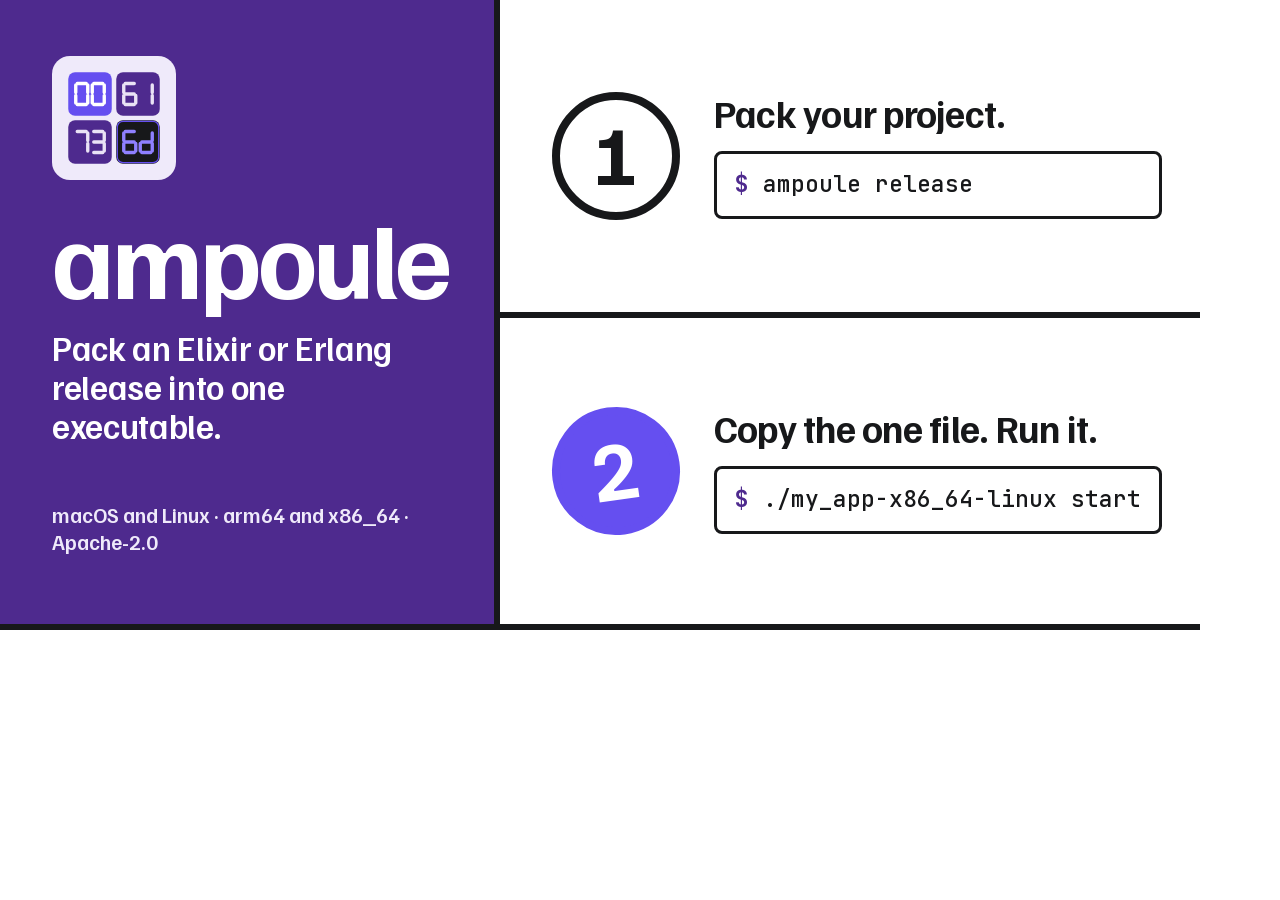
==== assets/og.html @ 01ad5a16 "Add an Open Graph card for the site, rendered from assets/og.html by scripts/og.exs" ====
<!doctype html>
<!-- The social card for the site (site/og.png, 1200x630). Not published; render it with
     `elixir scripts/og.exs`, which screenshots this page in headless Chrome. The commands are the
     ones on the site; the look is the site's: an Elixir-purple cover beside the two steps. -->
<html lang="en">
<head>
<meta charset="utf-8">
<title>ampoule og card</title>
<style>
  @font-face {
    font-family: "Familjen Grotesk";
    src: url("../site/fonts/familjen-grotesk-latin.woff2") format("woff2");
    font-weight: 400 700;
  }

  @font-face {
    font-family: "JetBrains Mono";
    src: url("../site/fonts/jetbrains-mono-latin.woff2") format("woff2");
    font-weight: 400 700;
  }

  :root {
    --ink: #17181a;
    --elixir: #4e2a8e;
    --wasm: #654ff0;
    --wash: #efeafa;
  }

  html, body {
    margin: 0;
    width: 1200px;
    height: 630px;
    overflow: hidden;
    background: #fff;
    color: var(--ink);
    font-family: "Familjen Grotesk", "Helvetica Neue", Arial, sans-serif;
    -webkit-font-smoothing: antialiased;
  }

  .card {
    display: grid;
    grid-template-columns: 500px 1fr;
    height: 630px;
    box-sizing: border-box;
    border-bottom: 6px solid var(--ink);
  }

  .cover {
    background: var(--elixir);
    color: #fff;
    padding: 56px 52px 48px;
    border-right: 6px solid var(--ink);
    display: flex;
    flex-direction: column;
  }

  /* Two of the mark's tiles are Elixir purple, so it sits on a light plate. */
  .plate {
    align-self: flex-start;
    background: var(--wash);
    border-radius: 18px;
    padding: 14px;
    line-height: 0;
  }

  .plate img {
    width: 96px;
    height: 96px;
  }

  .name {
    margin: 30px 0 0;
    font-size: 108px;
    font-weight: 700;
    line-height: 0.85;
    letter-spacing: -0.035em;
  }

  .claim {
    margin: 26px 0 0;
    font-size: 34px;
    font-weight: 600;
    line-height: 1.15;
    letter-spacing: -0.01em;
  }

  .foot {
    margin-top: auto;
    font-size: 21px;
    font-weight: 600;
    color: var(--wash);
  }

  .steps {
    display: grid;
    grid-template-rows: 1fr 1fr;
  }

  .step {
    display: grid;
    grid-template-columns: 128px 1fr;
    align-items: center;
    gap: 34px;
    padding: 0 52px;
  }

  .step + .step {
    border-top: 6px solid var(--ink);
  }

  .no {
    display: grid;
    place-items: center;
    width: 128px;
    height: 128px;
    border: 8px solid var(--ink);
    border-radius: 50%;
    box-sizing: border-box;
    font-size: 84px;
    font-weight: 700;
    line-height: 1;
    padding-bottom: 8px;
  }

  .step:last-child .no {
    background: var(--wasm);
    border-color: var(--wasm);
    color: #fff;
    transform: rotate(-8deg);
  }

  h2 {
    margin: 0 0 16px;
    font-size: 38px;
    font-weight: 700;
    letter-spacing: -0.02em;
    line-height: 1.1;
  }

  code {
    display: block;
    border: 3px solid var(--ink);
    border-radius: 8px;
    padding: 14px 18px;
    font: 500 23px/1.45 "JetBrains Mono", ui-monospace, monospace;
    white-space: pre;
  }

  code b {
    color: var(--elixir);
  }
</style>
</head>
<body>
  <div class="card">
    <section class="cover">
      <span class="plate"><img src="logo.svg" alt=""></span>
      <h1 class="name">ampoule</h1>
      <p class="claim">Pack an Elixir or Erlang release into one executable.</p>
      <p class="foot">macOS and Linux · arm64 and x86_64 · Apache-2.0</p>
    </section>
    <section class="steps">
      <div class="step">
        <span class="no">1</span>
        <div>
          <h2>Pack your project.</h2>
          <code><b>$</b> ampoule release</code>
        </div>
      </div>
      <div class="step">
        <span class="no">2</span>
        <div>
          <h2>Copy the one file. Run it.</h2>
          <code><b>$</b> ./my_app-x86_64-linux start</code>
        </div>
      </div>
    </section>
  </div>
</body>
</html>
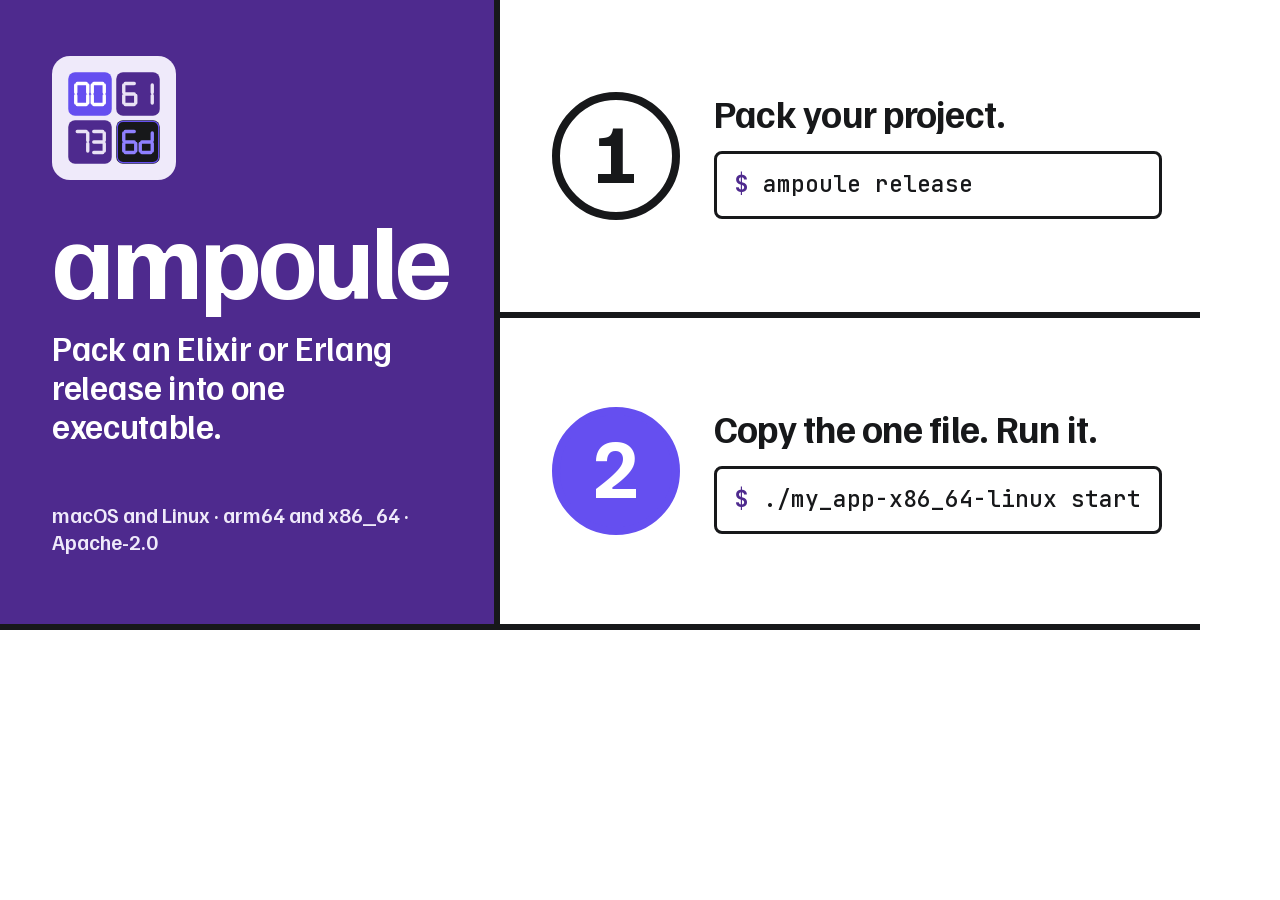
==== commit a5f5fc6f: "Site: upright, centred step numerals; test report; steps 7 to 9 - The step numerals no longer tilt w" ====
--- a/assets/og.html
+++ b/assets/og.html
@@ -119,14 +119,14 @@
     font-size: 84px;
     font-weight: 700;
     line-height: 1;
-    padding-bottom: 8px;
+    /* Puts the digit's ink on the circle's centre (measured on the render). */
+    padding-bottom: 12.5px;
   }
 
   .step:last-child .no {
     background: var(--wasm);
     border-color: var(--wasm);
     color: #fff;
-    transform: rotate(-8deg);
   }
 
   h2 {
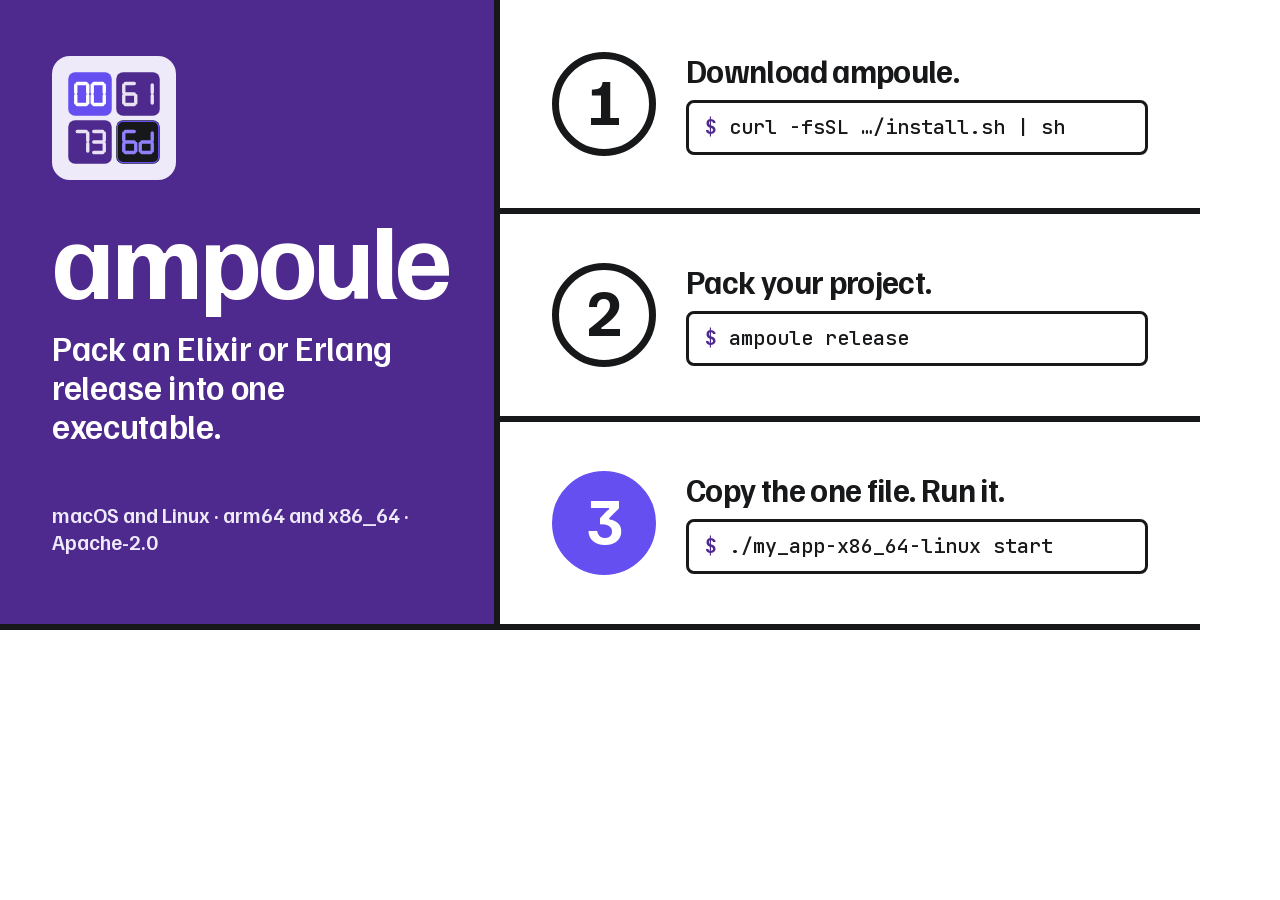
==== commit 8b6b9555: "site: install with one line, then download, pack, run An install script, served at filipecabaco.gith" ====
--- a/assets/og.html
+++ b/assets/og.html
@@ -93,14 +93,14 @@
 
   .steps {
     display: grid;
-    grid-template-rows: 1fr 1fr;
+    grid-template-rows: 1fr 1fr 1fr;
   }
 
   .step {
     display: grid;
-    grid-template-columns: 128px 1fr;
+    grid-template-columns: 104px 1fr;
     align-items: center;
-    gap: 34px;
+    gap: 30px;
     padding: 0 52px;
   }
 
@@ -111,16 +111,16 @@
   .no {
     display: grid;
     place-items: center;
-    width: 128px;
-    height: 128px;
-    border: 8px solid var(--ink);
+    width: 104px;
+    height: 104px;
+    border: 7px solid var(--ink);
     border-radius: 50%;
     box-sizing: border-box;
-    font-size: 84px;
+    font-size: 66px;
     font-weight: 700;
     line-height: 1;
     /* Puts the digit's ink on the circle's centre (measured on the render). */
-    padding-bottom: 12.5px;
+    padding-bottom: 9.8px;
   }
 
   .step:last-child .no {
@@ -130,8 +130,8 @@
   }
 
   h2 {
-    margin: 0 0 16px;
-    font-size: 38px;
+    margin: 0 0 12px;
+    font-size: 32px;
     font-weight: 700;
     letter-spacing: -0.02em;
     line-height: 1.1;
@@ -141,8 +141,8 @@
     display: block;
     border: 3px solid var(--ink);
     border-radius: 8px;
-    padding: 14px 18px;
-    font: 500 23px/1.45 "JetBrains Mono", ui-monospace, monospace;
+    padding: 10px 16px;
+    font: 500 20px/1.45 "JetBrains Mono", ui-monospace, monospace;
     white-space: pre;
   }
 
@@ -163,12 +163,19 @@
       <div class="step">
         <span class="no">1</span>
         <div>
+          <h2>Download ampoule.</h2>
+          <code><b>$</b> curl -fsSL …/install.sh | sh</code>
+        </div>
+      </div>
+      <div class="step">
+        <span class="no">2</span>
+        <div>
           <h2>Pack your project.</h2>
           <code><b>$</b> ampoule release</code>
         </div>
       </div>
       <div class="step">
-        <span class="no">2</span>
+        <span class="no">3</span>
         <div>
           <h2>Copy the one file. Run it.</h2>
           <code><b>$</b> ./my_app-x86_64-linux start</code>
